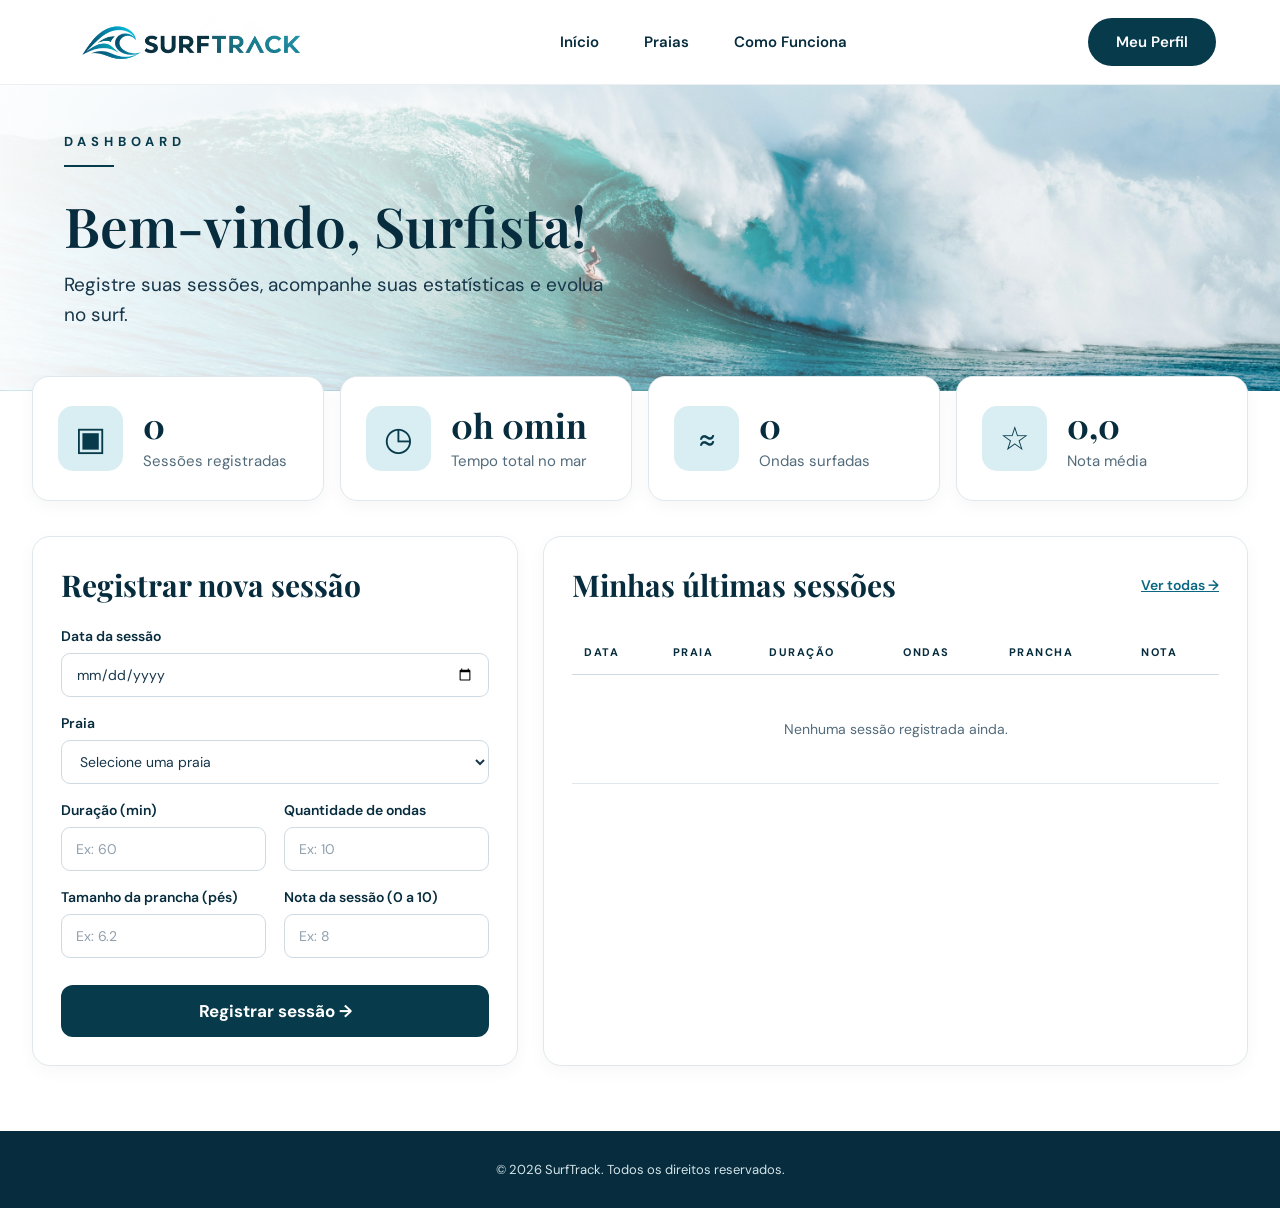
==== public/dashboard.html @ dc3bc833 "Feat: Adicionando dashboard e ajustes na integracao com banco de dados" ====
<!DOCTYPE html>
<html lang="pt-br">

<head>
    <meta charset="UTF-8">
    <meta name="viewport" content="width=device-width, initial-scale=1.0">
    <title>Dashboard | SurfTrack</title>
    <link rel="stylesheet" href="css/dashboard.css">
</head>

<body>

    <!-- CABEÇALHO -->
    <header class="header">
        <nav class="navbar">

            <a href="./index.html" class="logo">
                <img src="./assets/imgs/Logo SURFTRACK.png" alt="Logo SurfTrack">
            </a>

            <div class="nav-links">
                <a href="index.html">Início</a>
                <a href="index.html#praias">Praias</a>
                <a href="index.html#como-funciona">Como Funciona</a>
            </div>

            <div class="nav-perfil">
                <button type="button" class="btn-perfil">
                    Meu Perfil
                </button>
            </div>

        </nav>
    </header>

    <main>

        <!-- BOAS-VINDAS -->
        <section class="boas-vindas">

            <div class="boas-vindas-conteudo">
                <span class="subtitulo">DASHBOARD</span>

                <h1>Bem-vindo, <span id="nome_usuario">Surfista</span>!</h1>

                <p>
                    Registre suas sessões, acompanhe suas estatísticas
                    e evolua no surf.
                </p>
            </div>

        </section>

        <!-- INDICADORES -->
        <section class="indicadores">

            <div class="card-indicador">
                <div class="icone-indicador">
                    <span>▣</span>
                </div>

                <div class="info-indicador">
                    <h2 id="total_sessoes">0</h2>
                    <p>Sessões registradas</p>
                </div>
            </div>

            <div class="card-indicador">
                <div class="icone-indicador">
                    <span>◷</span>
                </div>

                <div class="info-indicador">
                    <h2 id="tempo_total">0h 0min</h2>
                    <p>Tempo total no mar</p>
                </div>
            </div>

            <div class="card-indicador">
                <div class="icone-indicador">
                    <span>≈</span>
                </div>

                <div class="info-indicador">
                    <h2 id="total_ondas">0</h2>
                    <p>Ondas surfadas</p>
                </div>
            </div>

            <div class="card-indicador">
                <div class="icone-indicador">
                    <span>☆</span>
                </div>

                <div class="info-indicador">
                    <h2 id="nota_media">0,0</h2>
                    <p>Nota média</p>
                </div>
            </div>

        </section>

        <!-- CONTEÚDO PRINCIPAL -->
        <section class="conteudo-dashboard">

            <!-- FORMULÁRIO -->
            <div class="card-formulario">

                <h2>Registrar nova sessão</h2>

                <form id="form_sessao">

                    <div class="campo">
                        <label for="input_data">
                            Data da sessão
                        </label>

                        <input type="date" id="input_data" required>
                    </div>

                    <div class="campo">
                        <label for="select_praia">
                            Praia
                        </label>

                        <select id="select_praia" required>
                            <option value="" selected disabled>
                                Selecione uma praia
                            </option>
                            <option value="1">Quebra-Mar</option>
                            <option value="2">Arpoador</option>
                            <option value="3">Barra da Tijuca</option>
                            <option value="4">Saquarema</option>
                            <option value="5">Maresias</option>
                            <option value="6">Praia da Baleia</option>
                            <option value="7">Praia do Tombo</option>
                        </select>
                    </div>

                    <div class="linha-campos">

                        <div class="campo">
                            <label for="input_duracao">
                                Duração (min)
                            </label>

                            <input type="number" id="input_duracao" min="1" placeholder="Ex: 60" required>
                        </div>

                        <div class="campo">
                            <label for="input_ondas">
                                Quantidade de ondas
                            </label>

                            <input type="number" id="input_ondas" min="0" placeholder="Ex: 10" required>
                        </div>

                    </div>

                    <div class="linha-campos">

                        <div class="campo">
                            <label for="input_prancha">
                                Tamanho da prancha (pés)
                            </label>

                            <input type="number" id="input_prancha" min="0.1" max="99.9" step="0.1"
                                placeholder="Ex: 6.2" required>
                        </div>

                        <div class="campo">
                            <label for="input_nota">
                                Nota da sessão (0 a 10)
                            </label>

                            <input type="number" id="input_nota" min="0" max="10" step="1" placeholder="Ex: 8" required>
                        </div>

                    </div>

                    <button type="submit" class="btn-registrar">
                        Registrar sessão →
                    </button>

                    <p id="mensagem_sessao"></p>

                </form>

            </div>

            <!-- HISTÓRICO -->
            <div class="card-historico">

                <div class="historico-titulo">
                    <h2>Minhas últimas sessões</h2>

                    <a href="#" id="ver_todas">
                        Ver todas →
                    </a>
                </div>

                <div class="tabela-container">
                    <table>

                        <thead>
                            <tr>
                                <th>Data</th>
                                <th>Praia</th>
                                <th>Duração</th>
                                <th>Ondas</th>
                                <th>Prancha</th>
                                <th>Nota</th>
                            </tr>
                        </thead>

                        <tbody id="tabela_sessoes">

                            <tr>
                                <td colspan="6" class="sem-sessoes">
                                    Nenhuma sessão registrada ainda.
                                </td>
                            </tr>

                        </tbody>

                    </table>
                </div>

            </div>

        </section>

    </main>

    <!-- RODAPÉ -->
    <footer class="footer">
        <p>© 2026 SurfTrack. Todos os direitos reservados.</p>
    </footer>

</body>

</html>
---- public/css/dashboard.css ----
@import url('https://fonts.googleapis.com/css2?family=DM+Sans:wght@400;500;600;700&family=Playfair+Display:wght@400;500;600;700&display=swap');

/* CONFIGURAÇÕES GERAIS */

* {
    margin: 0;
    padding: 0;
    box-sizing: border-box;
}

:root {
    --azul-escuro: #062c3d;
    --azul-principal: #073b4c;
    --azul-claro: #d9eef2;
    --texto: #17364a;
    --texto-secundario: #536b7b;
    --borda: #e0e8ec;
    --fundo: #ffffff;
}

body {
    font-family: 'DM Sans', sans-serif;
    background-color: var(--fundo);
    color: var(--texto);
}

h1, h2 {
    font-family: 'Playfair Display', serif;
}

a {
    text-decoration: none;
    color: inherit;
}

button, input, select {
    font-family: 'DM Sans', sans-serif;
}

/* CABEÇALHO */

.header {
    width: 100%;
    height: 85px;
    background-color: #ffffff;
    border-bottom: 1px solid #edf0f2;
}

.navbar {
    max-width: 1440px;
    height: 100%;
    margin: auto;
    padding: 0 5%;
    display: flex;
    align-items: center;
    justify-content: space-between;
    gap: 30px;
}

.logo {
    display: flex;
    align-items: center;
}

.logo img {
    width: 255px;
    max-width: 100%;
    height: auto;
}

.nav-links {
    display: flex;
    align-items: center;
    gap: 45px;
}

.nav-links a {
    font-size: 15px;
    font-weight: 600;
    color: var(--azul-escuro);
    transition: color 0.3s;
}

.nav-links a:hover {
    color: #278ba3;
}

.btn-perfil {
    background-color: var(--azul-principal);
    color: white;
    border: none;
    border-radius: 30px;
    padding: 14px 28px;
    font-size: 15px;
    font-weight: 600;
    cursor: pointer;
    transition: background-color 0.3s;
}

.btn-perfil:hover {
    background-color: #0c5669;
}

/* BOAS-VINDAS */


/* BANNER DE BOAS-VINDAS */


.boas-vindas {
    min-height: 290px;
    padding: 45px 5% 60px;

    background-image:
        linear-gradient(
            90deg,
            rgba(255, 255, 255, 0.97) 0%,
            rgba(255, 255, 255, 0.80) 30%,
            rgba(255, 255, 255, 0.20) 60%,
            rgba(255, 255, 255, 0.02) 100%
        ),
        url("../assets/imgs/foto onda dashboard.jpg");

    background-size: cover;
    background-position: center 75%;
    background-repeat: no-repeat;
}



.boas-vindas-conteudo {
    max-width: 1300px;
    margin: auto;
}

.subtitulo {
    display: inline-block;
    font-size: 13px;
    font-weight: 700;
    letter-spacing: 5px;
    color: var(--azul-principal);
    margin-bottom: 25px;
}

.subtitulo::after {
    content: "";
    display: block;
    width: 50px;
    height: 2px;
    background-color: var(--azul-principal);
    margin-top: 15px;
}

.boas-vindas h1 {
    font-size: 55px;
    font-weight: 600;
    line-height: 1.2;
    color: var(--azul-escuro);
    margin-bottom: 12px;
}

.boas-vindas p {
    font-size: 19px;
    line-height: 1.6;
    max-width: 550px;
    color: var(--texto);
}

/* INDICADORES */

.indicadores {
    max-width: 1440px;
    margin: -15px auto 35px;
    padding: 0 2.5%;

    display: grid;
    grid-template-columns: repeat(4, 1fr);
    gap: 16px;

    position: relative;
}

.card-indicador {
    min-height: 125px;
    padding: 25px;

    display: flex;
    align-items: center;
    gap: 20px;

    background-color: #ffffff;
    border: 1px solid var(--borda);
    border-radius: 17px;
    box-shadow: 0 5px 18px rgba(0, 30, 45, 0.04);
}

.icone-indicador {
    width: 65px;
    height: 65px;
    flex-shrink: 0;

    display: flex;
    align-items: center;
    justify-content: center;

    background-color: var(--azul-claro);
    border-radius: 15px;
    color: var(--azul-principal);
}

.icone-indicador span {
    font-size: 33px;
    line-height: 1;
}

.info-indicador h2 {
    font-size: 34px;
    line-height: 1.2;
    color: var(--azul-escuro);
    margin-bottom: 5px;
}

.info-indicador p {
    font-size: 15px;
    color: var(--texto-secundario);
}

/* CONTEÚDO PRINCIPAL */

.conteudo-dashboard {
    max-width: 1440px;
    margin: 0 auto 65px;
    padding: 0 2.5%;

    display: grid;
    grid-template-columns: 40% minmax(0, 1fr);
    gap: 25px;
    align-items: stretch;
}

.card-formulario,
.card-historico {
    min-width: 0;
    background-color: #ffffff;
    border: 1px solid var(--borda);
    border-radius: 18px;
    padding: 28px;
    box-shadow: 0 5px 18px rgba(0, 30, 45, 0.035);
}

.card-formulario h2,
.card-historico h2 {
    font-size: 30px;
    color: var(--azul-escuro);
    margin-bottom: 22px;
}

/* FORMULÁRIO */

#form_sessao {
    display: flex;
    flex-direction: column;
    gap: 17px;
}

.campo {
    display: flex;
    flex-direction: column;
    gap: 8px;
    min-width: 0;
}

.campo label {
    font-size: 14px;
    font-weight: 600;
    color: var(--azul-escuro);
}

.campo input,
.campo select {
    width: 100%;
    height: 44px;
    padding: 0 14px;

    background-color: #ffffff;
    border: 1px solid #cfdbe2;
    border-radius: 9px;

    font-size: 14px;
    color: var(--texto);
    outline: none;

    transition: border-color 0.3s;
}

.campo input:focus,
.campo select:focus {
    border-color: #1687a0;
}

.campo input::placeholder {
    color: #91a0ae;
}

.campo select {
    cursor: pointer;
}

.linha-campos {
    display: grid;
    grid-template-columns: repeat(2, minmax(0, 1fr));
    gap: 18px;
}

.btn-registrar {
    width: 100%;
    min-height: 52px;
    margin-top: 10px;

    background-color: var(--azul-principal);
    border: none;
    border-radius: 12px;

    color: #ffffff;
    font-size: 17px;
    font-weight: 700;

    cursor: pointer;
    transition: background-color 0.3s, transform 0.3s;
}

.btn-registrar:hover {
    background-color: #0b5a70;
    transform: translateY(-2px);
}

#mensagem_sessao {
    font-size: 14px;
    text-align: center;
    color: var(--texto-secundario);
}

#mensagem_sessao:empty {
    display: none;
}

/* HISTÓRICO DE SESSÕES */

.historico-titulo {
    display: flex;
    justify-content: space-between;
    align-items: center;
    gap: 15px;
    margin-bottom: 25px;
}

.historico-titulo h2 {
    margin-bottom: 0;
}

.historico-titulo a {
    font-size: 14px;
    font-weight: 600;
    color: #0b6781;
    text-decoration: underline;
    white-space: nowrap;
}

.historico-titulo a:hover {
    color: var(--azul-escuro);
}

.tabela-container {
    width: 100%;
    overflow-x: auto;
}

table {
    width: 100%;
    border-collapse: collapse;
    text-align: left;
}

thead {
    border-bottom: 1px solid #cfdbe2;
}

th {
    padding: 15px 12px;
    font-size: 11px;
    font-weight: 700;
    letter-spacing: 1.5px;
    text-transform: uppercase;
    color: var(--azul-escuro);
    white-space: nowrap;
}

td {
    padding: 19px 12px;
    font-size: 14px;
    color: var(--texto);
    border-bottom: 1px solid var(--borda);
    white-space: nowrap;
}

tbody tr:hover {
    background-color: #f5fafb;
}

.sem-sessoes {
    padding: 45px 15px;
    text-align: center;
    color: var(--texto-secundario);
}

/* RODAPÉ */

.footer {
    padding: 30px 5%;
    background-color: var(--azul-escuro);
    text-align: center;
}

.footer p {
    font-size: 13px;
    color: #d4e4e9;
}

/* RESPONSIVIDADE */

@media (max-width: 1150px) {

    .indicadores {
        grid-template-columns: repeat(2, 1fr);
    }

    .conteudo-dashboard {
        grid-template-columns: 1fr;
    }

    .logo img {
        width: 200px;
    }

    .nav-links {
        gap: 20px;
    }
}

@media (max-width: 700px) {

    .header {
        height: auto;
    }

    .navbar {
        padding: 18px 5%;
        flex-wrap: wrap;
        justify-content: center;
    }

    .nav-links {
        width: 100%;
        justify-content: center;
        flex-wrap: wrap;
        gap: 18px;
        order: 3;
    }

    .nav-links a {
        font-size: 13px;
    }

    .boas-vindas {
        padding: 40px 5% 60px;
        background-position: 65% center;
    }

    .boas-vindas h1 {
        font-size: 36px;
    }

    .boas-vindas p {
        font-size: 16px;
    }

    .indicadores {
        grid-template-columns: 1fr 1fr;
        gap: 10px;
        padding: 0 4%;
    }

    .card-indicador {
        padding: 15px;
        gap: 10px;
        flex-direction: column;
        align-items: flex-start;
    }

    .icone-indicador {
        width: 45px;
        height: 45px;
    }

    .icone-indicador span {
        font-size: 25px;
    }

    .info-indicador h2 {
        font-size: 26px;
    }

    .info-indicador p {
        font-size: 12px;
    }

    .conteudo-dashboard {
        padding: 0 4%;
        gap: 18px;
    }

    .card-formulario,
    .card-historico {
        padding: 20px;
    }

    .card-formulario h2,
    .card-historico h2 {
        font-size: 25px;
    }

    .historico-titulo {
        align-items: flex-start;
        flex-direction: column;
    }

    .linha-campos {
        gap: 10px;
    }
}

@media (max-width: 380px) {

    .linha-campos {
        grid-template-columns: 1fr;
    }

    .indicadores {
        grid-template-columns: 1fr;
    }
}
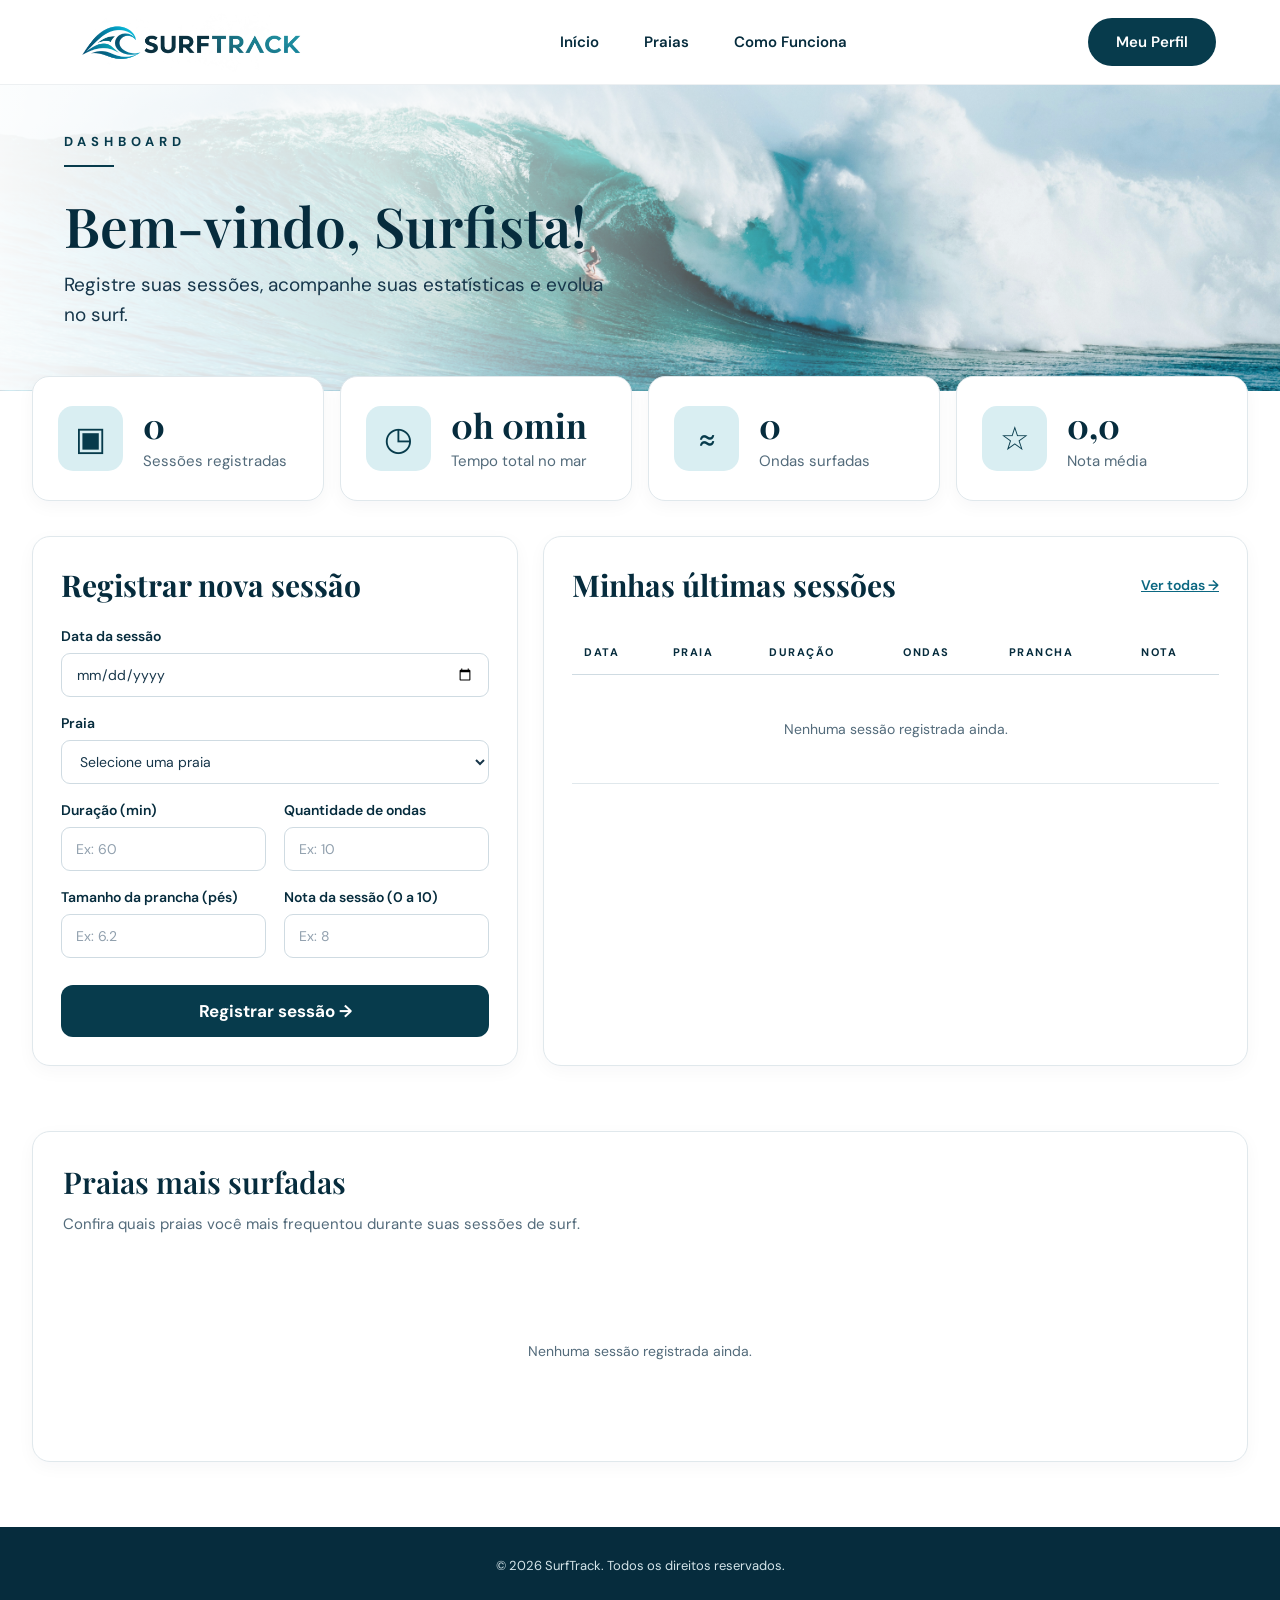
==== commit a1552fba: "feat: Atualização dashboard, cadastro e funcionalidades do SurfTrack" ====
--- a/public/dashboard.html
+++ b/public/dashboard.html
@@ -1,27 +1,36 @@
+
 <!DOCTYPE html>
 <html lang="pt-br">
 
 <head>
     <meta charset="UTF-8">
     <meta name="viewport" content="width=device-width, initial-scale=1.0">
+
     <title>Dashboard | SurfTrack</title>
-    <link rel="stylesheet" href="css/dashboard.css">
+
+    <link rel="icon" type="image/jpeg"
+        href="./assets/icon/Icon site.jpg">
+
+    <link rel="stylesheet" href="./css/dashboard.css">
+
 </head>
 
 <body>
 
     <!-- CABEÇALHO -->
     <header class="header">
+
         <nav class="navbar">
 
             <a href="./index.html" class="logo">
-                <img src="./assets/imgs/Logo SURFTRACK.png" alt="Logo SurfTrack">
+                <img src="./assets/imgs/Logo SURFTRACK.png"
+                    alt="Logo SurfTrack">
             </a>
 
             <div class="nav-links">
-                <a href="index.html">Início</a>
-                <a href="index.html#praias">Praias</a>
-                <a href="index.html#como-funciona">Como Funciona</a>
+                <a href="./index.html">Início</a>
+                <a href="./index.html#praias">Praias</a>
+                <a href="./index.html#como-funciona">Como Funciona</a>
             </div>
 
             <div class="nav-perfil">
@@ -31,6 +40,7 @@
             </div>
 
         </nav>
+
     </header>
 
     <main>
@@ -39,22 +49,30 @@
         <section class="boas-vindas">
 
             <div class="boas-vindas-conteudo">
+
                 <span class="subtitulo">DASHBOARD</span>
 
-                <h1>Bem-vindo, <span id="nome_usuario">Surfista</span>!</h1>
+                <h1>
+                    Bem-vindo,
+                    <span id="nome_usuario">Surfista</span>!
+                </h1>
 
                 <p>
-                    Registre suas sessões, acompanhe suas estatísticas
-                    e evolua no surf.
+                    Registre suas sessões, acompanhe suas
+                    estatísticas e evolua no surf.
                 </p>
+
             </div>
 
         </section>
+
 
         <!-- INDICADORES -->
         <section class="indicadores">
 
+            <!-- SESSÕES REGISTRADAS -->
             <div class="card-indicador">
+
                 <div class="icone-indicador">
                     <span>▣</span>
                 </div>
@@ -63,9 +81,13 @@
                     <h2 id="total_sessoes">0</h2>
                     <p>Sessões registradas</p>
                 </div>
-            </div>
-
+
+            </div>
+
+
+            <!-- TEMPO TOTAL NO MAR -->
             <div class="card-indicador">
+
                 <div class="icone-indicador">
                     <span>◷</span>
                 </div>
@@ -74,9 +96,13 @@
                     <h2 id="tempo_total">0h 0min</h2>
                     <p>Tempo total no mar</p>
                 </div>
-            </div>
-
+
+            </div>
+
+
+            <!-- ONDAS SURFADAS -->
             <div class="card-indicador">
+
                 <div class="icone-indicador">
                     <span>≈</span>
                 </div>
@@ -85,9 +111,13 @@
                     <h2 id="total_ondas">0</h2>
                     <p>Ondas surfadas</p>
                 </div>
-            </div>
-
+
+            </div>
+
+
+            <!-- NOTA MÉDIA -->
             <div class="card-indicador">
+
                 <div class="icone-indicador">
                     <span>☆</span>
                 </div>
@@ -96,37 +126,50 @@
                     <h2 id="nota_media">0,0</h2>
                     <p>Nota média</p>
                 </div>
+
             </div>
 
         </section>
+
 
         <!-- CONTEÚDO PRINCIPAL -->
         <section class="conteudo-dashboard">
 
-            <!-- FORMULÁRIO -->
+            <!-- FORMULÁRIO DE REGISTRO -->
             <div class="card-formulario">
 
                 <h2>Registrar nova sessão</h2>
 
                 <form id="form_sessao">
 
+                    <!-- DATA -->
                     <div class="campo">
+
                         <label for="input_data">
                             Data da sessão
                         </label>
 
-                        <input type="date" id="input_data" required>
+                        <input
+                            type="date"
+                            id="input_data"
+                            required>
+
                     </div>
 
+
+                    <!-- PRAIA -->
                     <div class="campo">
+
                         <label for="select_praia">
                             Praia
                         </label>
 
                         <select id="select_praia" required>
+
                             <option value="" selected disabled>
                                 Selecione uma praia
                             </option>
+
                             <option value="1">Quebra-Mar</option>
                             <option value="2">Arpoador</option>
                             <option value="3">Barra da Tijuca</option>
@@ -134,75 +177,121 @@
                             <option value="5">Maresias</option>
                             <option value="6">Praia da Baleia</option>
                             <option value="7">Praia do Tombo</option>
+
                         </select>
+
                     </div>
 
+
+                    <!-- DURAÇÃO E ONDAS -->
                     <div class="linha-campos">
 
                         <div class="campo">
+
                             <label for="input_duracao">
                                 Duração (min)
                             </label>
 
-                            <input type="number" id="input_duracao" min="1" placeholder="Ex: 60" required>
+                            <input
+                                type="number"
+                                id="input_duracao"
+                                min="1"
+                                placeholder="Ex: 60"
+                                required>
+
                         </div>
 
                         <div class="campo">
+
                             <label for="input_ondas">
                                 Quantidade de ondas
                             </label>
 
-                            <input type="number" id="input_ondas" min="0" placeholder="Ex: 10" required>
+                            <input
+                                type="number"
+                                id="input_ondas"
+                                min="0"
+                                placeholder="Ex: 10"
+                                required>
+
                         </div>
 
                     </div>
 
+
+                    <!-- PRANCHA E NOTA -->
                     <div class="linha-campos">
 
                         <div class="campo">
+
                             <label for="input_prancha">
                                 Tamanho da prancha (pés)
                             </label>
 
-                            <input type="number" id="input_prancha" min="0.1" max="99.9" step="0.1"
-                                placeholder="Ex: 6.2" required>
+                            <input
+                                type="number"
+                                id="input_prancha"
+                                min="0.1"
+                                max="99.9"
+                                step="0.1"
+                                placeholder="Ex: 6.2"
+                                required>
+
                         </div>
 
                         <div class="campo">
+
                             <label for="input_nota">
                                 Nota da sessão (0 a 10)
                             </label>
 
-                            <input type="number" id="input_nota" min="0" max="10" step="1" placeholder="Ex: 8" required>
+                            <input
+                                type="number"
+                                id="input_nota"
+                                min="0"
+                                max="10"
+                                step="1"
+                                placeholder="Ex: 8"
+                                required>
+
                         </div>
 
                     </div>
 
+
+                    <!-- BOTÃO DE REGISTRO -->
                     <button type="submit" class="btn-registrar">
                         Registrar sessão →
                     </button>
 
+                    <!-- MENSAGEM DE RETORNO -->
                     <p id="mensagem_sessao"></p>
 
                 </form>
 
             </div>
 
-            <!-- HISTÓRICO -->
+
+            <!-- HISTÓRICO DE SESSÕES -->
             <div class="card-historico">
 
                 <div class="historico-titulo">
+
                     <h2>Minhas últimas sessões</h2>
 
                     <a href="#" id="ver_todas">
                         Ver todas →
                     </a>
-                </div>
+
+                </div>
+
 
                 <div class="tabela-container">
+
                     <table>
 
                         <thead>
+
                             <tr>
                                 <th>Data</th>
                                 <th>Praia</th>
@@ -211,6 +300,7 @@
                                 <th>Prancha</th>
                                 <th>Nota</th>
                             </tr>
+
                         </thead>
 
                         <tbody id="tabela_sessoes">
@@ -224,19 +314,57 @@
                         </tbody>
 
                     </table>
+
                 </div>
 
             </div>
 
         </section>
 
+
+        <!-- GRÁFICO DE PRAIAS MAIS SURFADAS -->
+        <section class="secao-grafico">
+
+            <div class="card-grafico">
+
+                <h2>Praias mais surfadas</h2>
+
+                <p class="descricao-grafico">
+                    Confira quais praias você mais frequentou
+                    durante suas sessões de surf.
+                </p>
+
+                <!--
+                    O JavaScript preencherá este espaço
+                    com as barras de cada praia.
+
+                    Os dados deverão vir das sessões
+                    registradas pelo usuário no MySQL.
+                -->
+                <div id="grafico_praias" class="grafico-praias">
+
+                    <p class="sem-dados-grafico">
+                        Nenhuma sessão registrada ainda.
+                    </p>
+
+                </div>
+
+            </div>
+
+        </section>
+
     </main>
+
 
     <!-- RODAPÉ -->
     <footer class="footer">
-        <p>© 2026 SurfTrack. Todos os direitos reservados.</p>
+
+        <p>
+            © 2026 SurfTrack. Todos os direitos reservados.
+        </p>
+
     </footer>
 
 </body>
 
-</html>+</html>
--- a/public/css/dashboard.css
+++ b/public/css/dashboard.css
@@ -1,4 +1,3 @@
-
 @import url('https://fonts.googleapis.com/css2?family=DM+Sans:wght@400;500;600;700&family=Playfair+Display:wght@400;500;600;700&display=swap');
 
 /* CONFIGURAÇÕES GERAIS */
@@ -25,7 +24,8 @@
     color: var(--texto);
 }
 
-h1, h2 {
+h1,
+h2 {
     font-family: 'Playfair Display', serif;
 }
 
@@ -34,7 +34,9 @@
     color: inherit;
 }
 
-button, input, select {
+button,
+input,
+select {
     font-family: 'DM Sans', sans-serif;
 }
 
@@ -113,13 +115,11 @@
     padding: 45px 5% 60px;
 
     background-image:
-        linear-gradient(
-            90deg,
+        linear-gradient(90deg,
             rgba(255, 255, 255, 0.97) 0%,
             rgba(255, 255, 255, 0.80) 30%,
             rgba(255, 255, 255, 0.20) 60%,
-            rgba(255, 255, 255, 0.02) 100%
-        ),
+            rgba(255, 255, 255, 0.02) 100%),
         url("../assets/imgs/foto onda dashboard.jpg");
 
     background-size: cover;
@@ -550,3 +550,164 @@
         grid-template-columns: 1fr;
     }
 }
+
+
+/* GRÁFICO DE PRAIAS MAIS SURFADAS */
+
+.secao-grafico {
+    max-width: 1440px;
+    margin: 0 auto 65px;
+    padding: 0 2.5%;
+}
+
+.card-grafico {
+    width: 100%;
+    min-width: 0;
+    padding: 30px;
+
+    background-color: #ffffff;
+    border: 1px solid var(--borda);
+    border-radius: 18px;
+
+    box-shadow: 0 5px 18px rgba(0, 30, 45, 0.035);
+}
+
+.card-grafico h2 {
+    font-size: 30px;
+    font-weight: 600;
+    color: var(--azul-escuro);
+    margin-bottom: 10px;
+}
+
+.descricao-grafico {
+    font-size: 15px;
+    line-height: 1.6;
+    color: var(--texto-secundario);
+    margin-bottom: 35px;
+}
+
+/* ÁREA QUE RECEBERÁ AS BARRAS */
+
+.grafico-praias {
+    width: 100%;
+    min-height: 160px;
+
+    display: flex;
+    flex-direction: column;
+    justify-content: center;
+    gap: 20px;
+}
+
+/* CADA LINHA DO GRÁFICO */
+
+.linha-grafico {
+    width: 100%;
+
+    display: grid;
+    grid-template-columns: 160px minmax(0, 1fr) 45px;
+    align-items: center;
+    gap: 20px;
+}
+
+/* NOME DA PRAIA */
+
+.nome-praia {
+    font-size: 14px;
+    font-weight: 600;
+    color: var(--texto);
+}
+
+/* FUNDO DA BARRA */
+
+.fundo-barra {
+    width: 100%;
+    height: 24px;
+
+    background-color: #eaf3f5;
+    border-radius: 7px;
+    overflow: hidden;
+}
+
+/* BARRA QUE REPRESENTA A QUANTIDADE DE SESSÕES */
+
+.barra-praia {
+    height: 100%;
+    width: 0;
+
+    background-color: var(--azul-principal);
+    border-radius: 7px;
+
+    transition: width 0.5s;
+}
+
+/* QUANTIDADE DE SESSÕES */
+
+.quantidade-sessoes {
+    font-size: 14px;
+    font-weight: 700;
+    color: var(--azul-escuro);
+    text-align: right;
+}
+
+/* MENSAGEM QUANDO NÃO EXISTEM REGISTROS */
+
+.sem-dados-grafico {
+    width: 100%;
+    padding: 40px 15px;
+
+    text-align: center;
+    font-size: 14px;
+    color: var(--texto-secundario);
+}
+
+/* RESPONSIVIDADE DO GRÁFICO */
+
+@media (max-width: 700px) {
+
+    .secao-grafico {
+        padding: 0 4%;
+        margin-bottom: 40px;
+    }
+
+    .card-grafico {
+        padding: 20px;
+    }
+
+    .card-grafico h2 {
+        font-size: 25px;
+    }
+
+    .descricao-grafico {
+        font-size: 14px;
+        margin-bottom: 25px;
+    }
+
+    .linha-grafico {
+        grid-template-columns: 100px minmax(0, 1fr) 30px;
+        gap: 10px;
+    }
+
+    .nome-praia {
+        font-size: 12px;
+    }
+
+    .fundo-barra {
+        height: 20px;
+    }
+
+    .quantidade-sessoes {
+        font-size: 12px;
+    }
+}
+
+@media (max-width: 380px) {
+
+    .linha-grafico {
+        grid-template-columns: 85px minmax(0, 1fr) 25px;
+        gap: 8px;
+    }
+
+    .nome-praia {
+        font-size: 11px;
+    }
+}
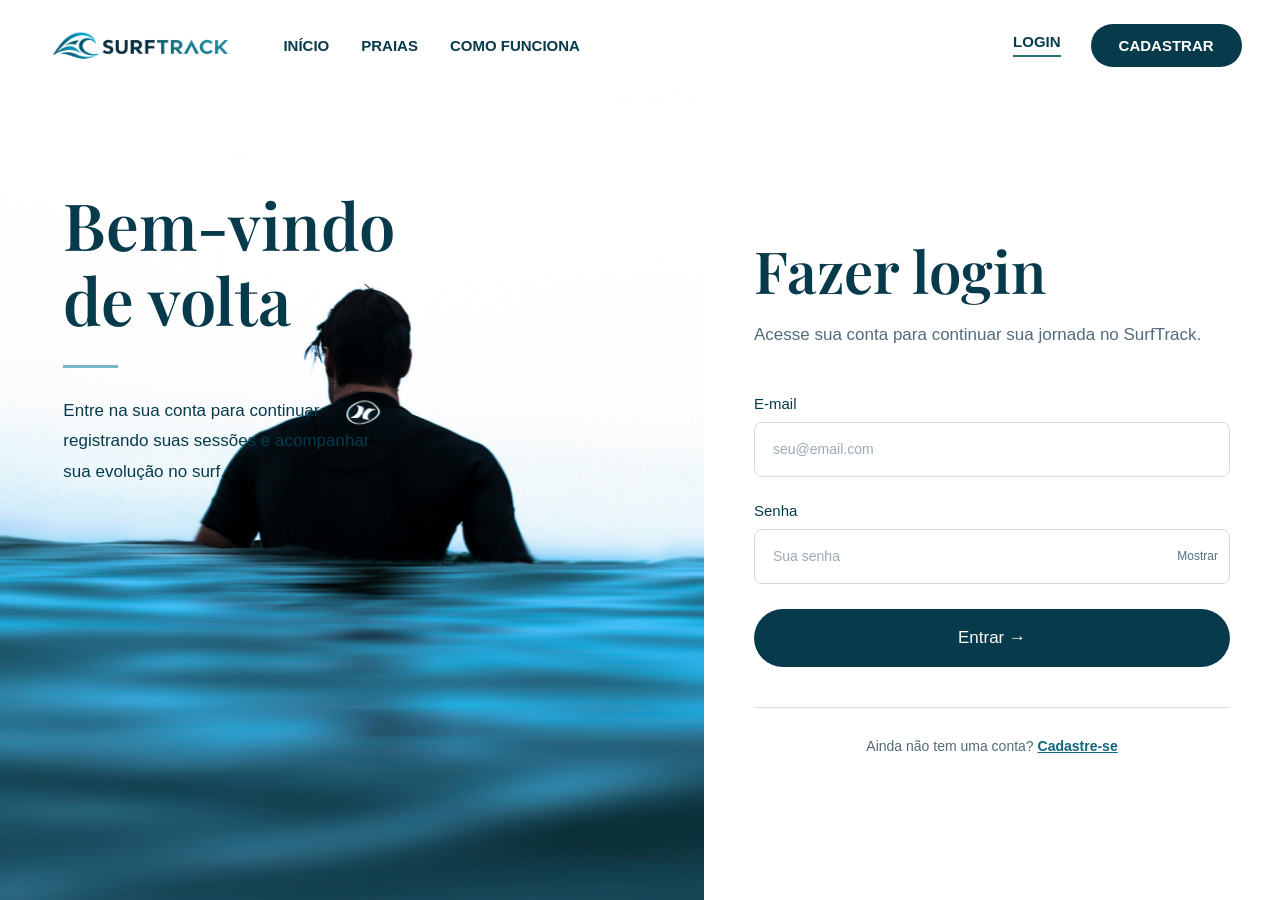
==== commit 008c6753: "feat: Atualização Banco de Dados do Projeto - Dados sendo inseridos na dashboard corretamente" ====
--- a/public/dashboard.html
+++ b/public/dashboard.html
@@ -12,6 +12,7 @@
         href="./assets/icon/Icon site.jpg">
 
     <link rel="stylesheet" href="./css/dashboard.css">
+    <script src="./js/dashboard.js" defer></script>
 
 </head>
 
